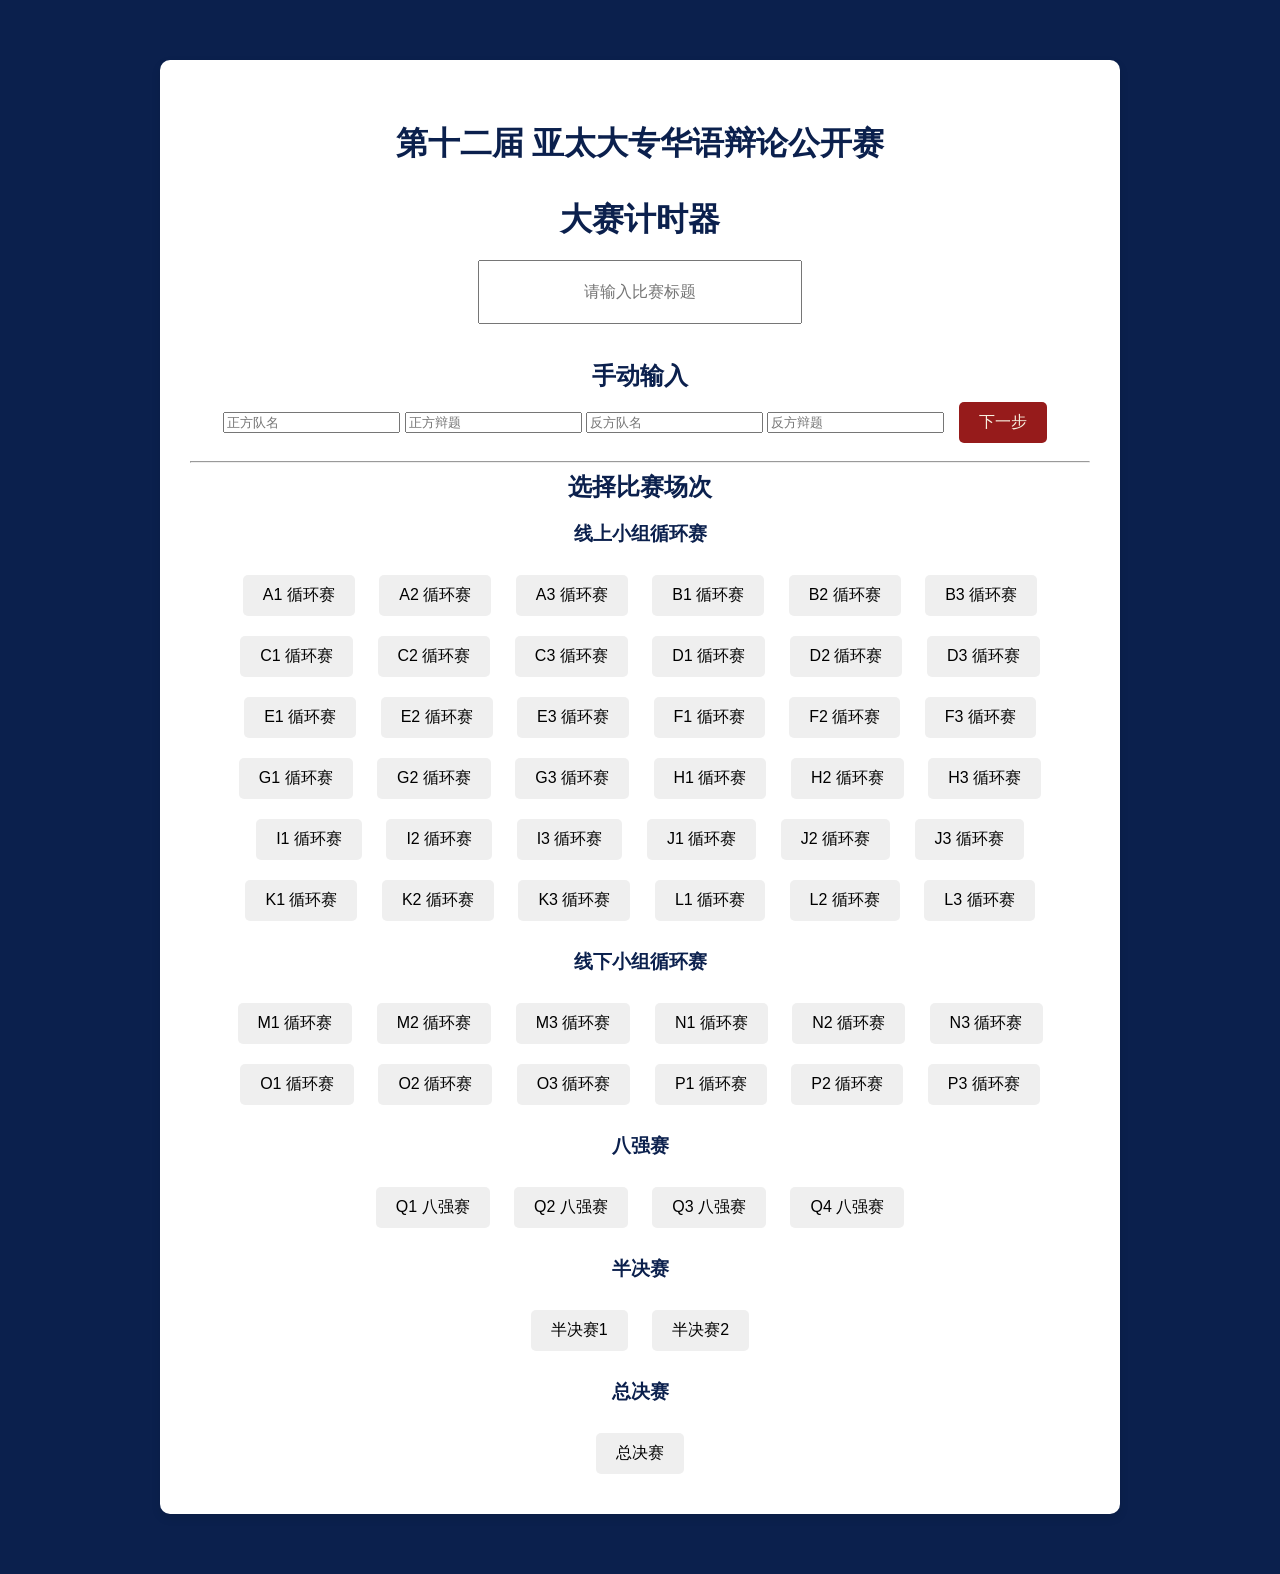
==== apicdtmainNew.html @ fd441257 "update uni info" ====
<!DOCTYPE html>
<html lang="zh">
<head>
    <meta charset="UTF-8">
    <meta name="viewport" content="width=device-width, initial-scale=1.0">
    <title>亚太辩计时器</title>
    <link rel="stylesheet" href="apicdtmain.css">
</head>
<body>
    <!-- 环节零：Cover Page -->
    <div id="cover-page">
        <h1><p class="pageTitle">第十二届 亚太大专华语辩论公开赛</p></h1><h1>大赛计时器</h1><br>
        <input type="text" class="custom-textbox" id="title" placeholder="请输入比赛标题"><br><br><br>
        <h2>手动输入</h2>
        <input type="text" id="affirmative-team" placeholder="正方队名">
        <input type="text" id="affirmative-topic" placeholder="正方辩题">
        <input type="text" id="negative-team" placeholder="反方队名">
        <input type="text" id="negative-topic" placeholder="反方辩题">
        <button id="proceed-to-info">下一步</button>

        <hr class="spacing">
        <h2>选择比赛场次</h2>
        <br>
        <!--------------------下面是线下赛段的-------------------->
        <h3>线上小组循环赛</h3>
        <br>
        <!--A1循环赛-->
        <button class="template-button" data-title="A1 循环赛" 
            data-affirmative-team="香港科技大学" 
            data-affirmative-topic="公众舆论轻视大众的苦难更容易导致社会不公" 
            data-negative-team="芝加哥大学" 
            data-negative-topic="公众舆论夸张大众的苦难更容易导致社会不公">A1 循环赛</button>
        <!--A2循环赛-->
        <button class="template-button" data-title="A2 循环赛" 
            data-affirmative-team="芝加哥大学" 
            data-affirmative-topic="公众舆论轻视大众的苦难更容易导致社会不公" 
            data-negative-team="华中师范大学" 
            data-negative-topic="公众舆论夸张大众的苦难更容易导致社会不公">A2 循环赛</button>
        <!--A3循环赛-->
        <button class="template-button" data-title="A3 循环赛" 
            data-affirmative-team="华中师范大学" 
            data-affirmative-topic="公众舆论轻视大众的苦难更容易导致社会不公" 
            data-negative-team="香港科技大学" 
            data-negative-topic="公众舆论夸张大众的苦难更容易导致社会不公">A3 循环赛</button>
        
        <!--B1循环赛-->
        <button class="template-button" data-title="B1 循环赛" 
            data-affirmative-team="香港大学" 
            data-affirmative-topic="人工智能风险防范的主要责任更应该落在公权手上" 
            data-negative-team="双溪龙拉曼大学" 
            data-negative-topic="人工智能风险防范的主要责任更应该落在市场手上">B1 循环赛</button>
        <!--B2循环赛-->
        <button class="template-button" data-title="B2 循环赛" 
            data-affirmative-team="双溪龙拉曼大学" 
            data-affirmative-topic="人工智能风险防范的主要责任更应该落在公权手上" 
            data-negative-team="哈尔滨工业大学（深圳）" 
            data-negative-topic="人工智能风险防范的主要责任更应该落在市场手上">B2 循环赛</button>
        <!--B3循环赛-->
        <button class="template-button" data-title="B3 循环赛" 
            data-affirmative-team="哈尔滨工业大学（深圳）" 
            data-affirmative-topic="人工智能风险防范的主要责任更应该落在公权手上" 
            data-negative-team="香港大学" 
            data-negative-topic="人工智能风险防范的主要责任更应该落在市场手上">B3 循环赛</button>

        <!--C1循环赛-->
        <button class="template-button" data-title="C1 循环赛" 
            data-affirmative-team="上海大学" 
            data-affirmative-topic="对于反腐运动，娱乐化反腐宣传利大于弊" 
            data-negative-team="國立中山大學" 
            data-negative-topic="对于反腐运动，娱乐化反腐宣传弊大于利">C1 循环赛</button>
        <!--C2循环赛-->
        <button class="template-button" data-title="C2 循环赛" 
            data-affirmative-team="國立中山大學" 
            data-affirmative-topic="对于反腐运动，娱乐化反腐宣传利大于弊" 
            data-negative-team="北京理工大学" 
            data-negative-topic="对于反腐运动，娱乐化反腐宣传弊大于利">C2 循环赛</button>
        <!--C3循环赛-->
        <button class="template-button" data-title="C3 循环赛" 
            data-affirmative-team="北京理工大学" 
            data-affirmative-topic="对于反腐运动，娱乐化反腐宣传利大于弊" 
            data-negative-team="上海大学" 
            data-negative-topic="对于反腐运动，娱乐化反腐宣传弊大于利">C3 循环赛</button>
        
        <!--D1循环赛-->
        <button class="template-button" data-title="D1 循环赛" 
            data-affirmative-team="澳门城市大学" 
            data-affirmative-topic="新闻自由是社会改革的主要助力" 
            data-negative-team="南洋理工大学" 
            data-negative-topic="新闻自由不是社会改革的主要助力">D1 循环赛</button>
        <!--D2循环赛-->
        <button class="template-button" data-title="D2 循环赛" 
            data-affirmative-team="南洋理工大学" 
            data-affirmative-topic="新闻自由是社会改革的主要助力" 
            data-negative-team="浙江大学" 
            data-negative-topic="新闻自由不是社会改革的主要助力">D2 循环赛</button>
        <!--D3循环赛-->
        <button class="template-button" data-title="D3 循环赛" 
            data-affirmative-team="浙江大学" 
            data-affirmative-topic="新闻自由是社会改革的主要助力" 
            data-negative-team="澳门城市大学" 
            data-negative-topic="新闻自由不是社会改革的主要助力">D3 循环赛</button>

        <!--E1循环赛-->
        <button class="template-button" data-title="E1 循环赛" 
            data-affirmative-team="澳门大学" 
            data-affirmative-topic="反诈作品有助诈骗基地所在国推动诈骗管制" 
            data-negative-team="马来西亚博特拉大学" 
            data-negative-topic="反诈作品无助诈骗基地所在国推动诈骗管制">E1 循环赛</button>
        <!--E2循环赛-->
        <button class="template-button" data-title="E2 循环赛" 
            data-affirmative-team="马来西亚博特拉大学" 
            data-affirmative-topic="反诈作品有助诈骗基地所在国推动诈骗管制" 
            data-negative-team="中央民族大学" 
            data-negative-topic="反诈作品无助诈骗基地所在国推动诈骗管制">E2 循环赛</button>
        <!--E3循环赛-->
        <button class="template-button" data-title="E3 循环赛" 
            data-affirmative-team="中央民族大学" 
            data-affirmative-topic="反诈作品有助诈骗基地所在国推动诈骗管制" 
            data-negative-team="澳门大学" 
            data-negative-topic="反诈作品无助诈骗基地所在国推动诈骗管制">E3 循环赛</button>
        
        <!--F1循环赛-->
        <button class="template-button" data-title="F1 循环赛" 
            data-affirmative-team="香港浸会大学" 
            data-affirmative-topic="“快时尚”给生产基地所在国带来的影响利大于弊" 
            data-negative-team="多伦多大学" 
            data-negative-topic="“快时尚”给生产基地所在国带来的影响弊大于利">F1 循环赛</button>
        <!--F2循环赛-->
        <button class="template-button" data-title="F2 循环赛" 
            data-affirmative-team="多伦多大学" 
            data-affirmative-topic="“快时尚”给生产基地所在国带来的影响利大于弊" 
            data-negative-team="电子科技大学" 
            data-negative-topic="“快时尚”给生产基地所在国带来的影响弊大于利">F2 循环赛</button>
        <!--F3循环赛-->
        <button class="template-button" data-title="F3 循环赛" 
            data-affirmative-team="电子科技大学" 
            data-affirmative-topic="“快时尚”给生产基地所在国带来的影响利大于弊" 
            data-negative-team="香港浸会大学" 
            data-negative-topic="“快时尚”给生产基地所在国带来的影响弊大于利">F3 循环赛</button>

        <!--G1循环赛-->
        <button class="template-button" data-title="G1 循环赛" 
            data-affirmative-team="澳门科技大学" 
            data-affirmative-topic="中学教育“扬长”更为重要" 
            data-negative-team="华盛顿大学" 
            data-negative-topic="中学教育“补短”更为重要">G1 循环赛</button>
        <!--G2循环赛-->
        <button class="template-button" data-title="G2 循环赛" 
            data-affirmative-team="华盛顿大学" 
            data-affirmative-topic="中学教育“扬长”更为重要" 
            data-negative-team="中国科学技术大学" 
            data-negative-topic="中学教育“补短”更为重要">G2 循环赛</button>
        <!--G3循环赛-->
        <button class="template-button" data-title="G3 循环赛" 
            data-affirmative-team="中国科学技术大学" 
            data-affirmative-topic="中学教育“扬长”更为重要" 
            data-negative-team="澳门科技大学" 
            data-negative-topic="中学教育“补短”更为重要">G3 循环赛</button>
        
        <!--H1循环赛-->
        <button class="template-button" data-title="H1 循环赛" 
            data-affirmative-team="爱丁堡大学" 
            data-affirmative-topic="各国政府应该强制各类企业执行SDG标准" 
            data-negative-team="马来西亚国立大学" 
            data-negative-topic="各国政府不应该强制各类企业执行SDG标准">H1 循环赛</button>
        <!--H2循环赛-->
        <button class="template-button" data-title="H2 循环赛" 
            data-affirmative-team="马来西亚国立大学" 
            data-affirmative-topic="各国政府应该强制各类企业执行SDG标准" 
            data-negative-team="华东师范大学" 
            data-negative-topic="各国政府不应该强制各类企业执行SDG标准">H2 循环赛</button>
        <!--H3循环赛-->
        <button class="template-button" data-title="H3 循环赛" 
            data-affirmative-team="华东师范大学" 
            data-affirmative-topic="各国政府应该强制各类企业执行SDG标准" 
            data-negative-team="爱丁堡大学" 
            data-negative-topic="各国政府不应该强制各类企业执行SDG标准">H3 循环赛</button>

        <!--I1循环赛-->
        <button class="template-button" data-title="I1 循环赛" 
            data-affirmative-team="武汉大学" 
            data-affirmative-topic="国际货币基金组织 应该 对加密货币实施全球统一监管" 
            data-negative-team="剑桥大学" 
            data-negative-topic="国际货币基金组织 不应该 对加密货币实施全球统一监管">I1 循环赛</button>
        <!--I2循环赛-->
        <button class="template-button" data-title="I2 循环赛" 
            data-affirmative-team="剑桥大学" 
            data-affirmative-topic="国际货币基金组织 应该 对加密货币实施全球统一监管" 
            data-negative-team="汕头大学" 
            data-negative-topic="国际货币基金组织 不应该 对加密货币实施全球统一监管">I2 循环赛</button>
        <!--I3循环赛-->
        <button class="template-button" data-title="I3 循环赛" 
            data-affirmative-team="汕头大学" 
            data-affirmative-topic="国际货币基金组织 应该 对加密货币实施全球统一监管" 
            data-negative-team="武汉大学" 
            data-negative-topic="国际货币基金组织 不应该 对加密货币实施全球统一监管">I3 循环赛</button>
        
        <!--J1循环赛-->
        <button class="template-button" data-title="J1 循环赛" 
            data-affirmative-team="悉尼大学" 
            data-affirmative-topic="东盟发挥更大的全球影响力有利于区域成员的发展" 
            data-negative-team="马来西亚拉曼理工大学" 
            data-negative-topic="东盟发挥更大的全球影响力不利于区域成员的发展">J1 循环赛</button>
        <!--J2循环赛-->
        <button class="template-button" data-title="J2 循环赛" 
            data-affirmative-team="马来西亚拉曼理工大学" 
            data-affirmative-topic="东盟发挥更大的全球影响力有利于区域成员的发展" 
            data-negative-team="北京大学" 
            data-negative-topic="东盟发挥更大的全球影响力不利于区域成员的发展">J2 循环赛</button>
        <!--J3循环赛-->
        <button class="template-button" data-title="J3 循环赛" 
            data-affirmative-team="北京大学" 
            data-affirmative-topic="东盟发挥更大的全球影响力有利于区域成员的发展" 
            data-negative-team="悉尼大学" 
            data-negative-topic="东盟发挥更大的全球影响力不利于区域成员的发展">J3 循环赛</button>

        <!--K1循环赛-->
        <button class="template-button" data-title="K1 循环赛" 
            data-affirmative-team="马来西亚理科大学总院校" 
            data-affirmative-topic="绝症患者有选择放弃自己生命的权利" 
            data-negative-team="牛津大学" 
            data-negative-topic="绝症患者没有选择放弃自己生命的权利">K1 循环赛</button>
        <!--K2循环赛-->
        <button class="template-button" data-title="K2 循环赛" 
            data-affirmative-team="牛津大学" 
            data-affirmative-topic="绝症患者有选择放弃自己生命的权利" 
            data-negative-team="四川大学" 
            data-negative-topic="绝症患者没有选择放弃自己生命的权利">K2 循环赛</button>
        <!--K3循环赛-->
        <button class="template-button" data-title="K3 循环赛" 
            data-affirmative-team="四川大学" 
            data-affirmative-topic="绝症患者有选择放弃自己生命的权利" 
            data-negative-team="马来西亚理科大学总院校" 
            data-negative-topic="绝症患者没有选择放弃自己生命的权利">K3 循环赛</button>
        
        <!--L1循环赛-->
        <button class="template-button" data-title="L1 循环赛" 
            data-affirmative-team="新南威尔士大学" 
            data-affirmative-topic="他人评价更帮助让年轻人实现自我" 
            data-negative-team="新加坡国立大学" 
            data-negative-topic="自我评价更帮助让年轻人实现自我">L1 循环赛</button>
        <!--L2循环赛-->
        <button class="template-button" data-title="L2 循环赛" 
            data-affirmative-team="新加坡国立大学" 
            data-affirmative-topic="他人评价更帮助让年轻人实现自我" 
            data-negative-team="浙江传媒学院" 
            data-negative-topic="自我评价更帮助让年轻人实现自我">L2 循环赛</button>
        <!--L3循环赛-->
        <button class="template-button" data-title="L3 循环赛" 
            data-affirmative-team="浙江传媒学院" 
            data-affirmative-topic="他人评价更帮助让年轻人实现自我" 
            data-negative-team="新南威尔士大学" 
            data-negative-topic="自我评价更帮助让年轻人实现自我">L3 循环赛</button>

        <!--------------------下面是线下赛段循环赛-------------------->
        <br><br>
        <h3>线下小组循环赛</h3>
        <br>
        <!--M1循环赛-->
        <button class="template-button" data-title="M1 循环赛" 
            data-affirmative-team="正方队伍 A" 
            data-affirmative-topic="这是 M1 正方辩题" 
            data-negative-team="反方队伍 B" 
            data-negative-topic="这是 M1 反方辩题">M1 循环赛</button>
        <!--M2循环赛-->
        <button class="template-button" data-title="M2 循环赛" 
            data-affirmative-team="正方队伍 X" 
            data-affirmative-topic="这是 M2 正方辩题" 
            data-negative-team="反方队伍 Y" 
            data-negative-topic="这是 M2 反方辩题">M2 循环赛</button>
        <!--M3循环赛-->
        <button class="template-button" data-title="M3 循环赛" 
            data-affirmative-team="正方队伍 X" 
            data-affirmative-topic="这是 M3 正方辩题" 
            data-negative-team="反方队伍 Y" 
            data-negative-topic="这是 M3 反方辩题">M3 循环赛</button>
        
        <!--N1循环赛-->
        <button class="template-button" data-title="N1 循环赛" 
            data-affirmative-team="正方队伍 A" 
            data-affirmative-topic="这是 N1 正方辩题" 
            data-negative-team="反方队伍 B" 
            data-negative-topic="这是 N1 反方辩题">N1 循环赛</button>
        <!--N2循环赛-->
        <button class="template-button" data-title="N2 循环赛" 
            data-affirmative-team="正方队伍 X" 
            data-affirmative-topic="这是 N2 正方辩题" 
            data-negative-team="反方队伍 Y" 
            data-negative-topic="这是 N2 反方辩题">N2 循环赛</button>
        <!--N3循环赛-->
        <button class="template-button" data-title="N3 循环赛" 
            data-affirmative-team="正方队伍 X" 
            data-affirmative-topic="这是 N3 正方辩题" 
            data-negative-team="反方队伍 Y" 
            data-negative-topic="这是 N3 反方辩题">N3 循环赛</button>

        <!--O1循环赛-->
        <button class="template-button" data-title="O1 循环赛" 
            data-affirmative-team="正方队伍 A" 
            data-affirmative-topic="这是 O1 正方辩题" 
            data-negative-team="反方队伍 B" 
            data-negative-topic="这是 O1 反方辩题">O1 循环赛</button>
        <!--O2循环赛-->
        <button class="template-button" data-title="O2 循环赛" 
            data-affirmative-team="正方队伍 X" 
            data-affirmative-topic="这是 O2 正方辩题" 
            data-negative-team="反方队伍 Y" 
            data-negative-topic="这是 O2 反方辩题">O2 循环赛</button>
        <!--O3循环赛-->
        <button class="template-button" data-title="O3 循环赛" 
            data-affirmative-team="正方队伍 X" 
            data-affirmative-topic="这是 O3 正方辩题" 
            data-negative-team="反方队伍 Y" 
            data-negative-topic="这是 O3 反方辩题">O3 循环赛</button>
        
        <!--P1循环赛-->
        <button class="template-button" data-title="P1 循环赛" 
            data-affirmative-team="正方队伍 A" 
            data-affirmative-topic="这是 P1 正方辩题" 
            data-negative-team="反方队伍 B" 
            data-negative-topic="这是 P1 反方辩题">P1 循环赛</button>
        <!--P2循环赛-->
        <button class="template-button" data-title="P2 循环赛" 
            data-affirmative-team="正方队伍 X" 
            data-affirmative-topic="这是 P2 正方辩题" 
            data-negative-team="反方队伍 Y" 
            data-negative-topic="这是 P2 反方辩题">P2 循环赛</button>
        <!--P3循环赛-->
        <button class="template-button" data-title="P3 循环赛" 
            data-affirmative-team="正方队伍 X" 
            data-affirmative-topic="这是 P3 正方辩题" 
            data-negative-team="反方队伍 Y" 
            data-negative-topic="这是 P3 反方辩题">P3 循环赛</button>

        <!--------------------下面是八强赛-------------------->
        <br><br>
        <h3>八强赛</h3>
        <br>
        <!--Q1八强赛-->
        <button class="template-button" data-title="Q1 八强赛" 
            data-affirmative-team="正方队伍 X" 
            data-affirmative-topic="这是 Q1 正方辩题" 
            data-negative-team="反方队伍 Y" 
            data-negative-topic="这是 Q1 反方辩题">Q1 八强赛</button>
        
        <!--Q2八强赛-->
        <button class="template-button" data-title="Q2 八强赛" 
            data-affirmative-team="正方队伍 A" 
            data-affirmative-topic="这是 Q2 正方辩题" 
            data-negative-team="反方队伍 B" 
            data-negative-topic="这是 Q2 反方辩题">Q2 八强赛</button>

        <!--Q3八强赛-->
        <button class="template-button" data-title="Q3 八强赛" 
            data-affirmative-team="正方队伍 X" 
            data-affirmative-topic="这是 Q3 正方辩题" 
            data-negative-team="反方队伍 Y" 
            data-negative-topic="这是 Q3 反方辩题">Q3 八强赛</button>

        <!--Q4八强赛-->
        <button class="template-button" data-title="Q4 八强赛" 
            data-affirmative-team="正方队伍 X" 
            data-affirmative-topic="这是 Q4 正方辩题" 
            data-negative-team="反方队伍 Y" 
            data-negative-topic="这是 Q4 反方辩题">Q4 八强赛</button>

        <!--------------------下面是半决赛-------------------->
        <br><br>
        <h3>半决赛</h3>
        <br>
        <!--半决赛1-->
        <button class="template-button" data-title="半决赛1" 
            data-affirmative-team="正方队伍 X" 
            data-affirmative-topic="这是 半决赛1 正方辩题" 
            data-negative-team="反方队伍 Y" 
            data-negative-topic="这是 半决赛1 反方辩题">半决赛1</button>
        
        <!--半决赛2-->
        <button class="template-button" data-title="半决赛2" 
            data-affirmative-team="正方队伍 A" 
            data-affirmative-topic="这是 半决赛2 正方辩题" 
            data-negative-team="反方队伍 B" 
            data-negative-topic="这是 半决赛2 反方辩题">半决赛2</button>

        <!--------------------下面是总决赛-------------------->
        <br><br>
        <h3>总决赛</h3>
        <br>
        <!--总决赛-->
        <button class="template-button" data-title="总决赛" 
            data-affirmative-team="正方队伍 X" 
            data-affirmative-topic="这是 总决赛 正方辩题" 
            data-negative-team="反方队伍 Y" 
            data-negative-topic="这是 总决赛 反方辩题">总决赛</button>
    </div>

    <!-- 计时器页面 -->
    <div id="timer-page" style="display: none;">
        <br><h1>第十二届亚太大专华语辩论公开赛</h1><br>
        <div id="match-info" class="match-info-container">
            <h2 id="match-title"></h2><br>
            <div id="team-topics">
                <div class="team-info affirmative">
                    <h3>正方</h3><br>
                    <h2><strong id="affirmative-name"></strong></h2><br>
                    <h3><span id="affirmative-debate"></span></h3>
                </div>
                <div class="team-info negative">
                    <h3>反方</h3><br>
                    <h2><strong id="negative-name"></strong></h2><br>
                    <h3><span id="negative-debate"></span></h3>
                </div>
            </div>
        </div>        
        

        <br>
        <h2 id="phase-title">环节1：立论</h2>
        <h1 id="phase-title-notime"><br><br>环节</h1>
        <div id="timers">
            <div class="timer" id="affirmative-timer">
                <h3>正方计时</h3>
                <p id="affirmative-time">03:30</p>
                <button onclick="startTimer('affirmative')">开始</button>
                <button onclick="stopTimer('affirmative')">停止</button>
                <button onclick="resetTimer('affirmative')">重置</button>
            </div>
            <div class="timer" id="negative-timer">
                <h3>反方计时</h3>
                <p id="negative-time">03:30</p>
                <button onclick="startTimer('negative')">开始</button>
                <button onclick="stopTimer('negative')">停止</button>
                <button onclick="resetTimer('negative')">重置</button>
            </div>
            <div class="timer" id="general-timer">
                <h3>计时</h3>
                <p id="general-time">10:00</p>
                <button onclick="startTimer('general')">开始</button>
                <button onclick="stopTimer('general')">停止</button>
                <button onclick="resetTimer('general')">重置</button>
            </div>
        </div>

        <div id="controls">
            <button onclick="prevPhase()">上一环节</button>
            <button onclick="nextPhase()">下一环节</button>
            <button onclick="playSound()">播放提示音</button>
        </div>
    </div>

    <audio id="bell-sound" src="bell.wav"></audio>
    <audio id="bell-sound2" src="endBell.wav"></audio>
    <script src="apicdtmainNew.js"></script>
</body>
</html>
---- apicdtmain.css ----
/* 通用样式 */
body {
    font-family: "Arial", "Kaiti", sans-serif;
    margin: 0;
    padding: 0;
    /*background-color: #F8F0E0;*/
    background-image: url('https://entuedu-my.sharepoint.com/:i:/r/personal/c230032_e_ntu_edu_sg/Documents/%E7%AC%AC%E5%8D%81%E4%BA%8C%E5%B1%8A%E4%BA%9A%E5%A4%AA%E5%8D%8E%E8%AF%AD%E8%BE%A9%E8%AE%BA%E5%85%AC%E5%BC%80%E8%B5%9B/0%20-%20%E7%AD%B9%E5%A7%94%E5%9B%A2/3-%E5%AE%A3%E4%BC%A0/%E6%9C%AC%E5%B1%8A%E8%B5%84%E6%96%99/06%20%E7%B4%A0%E6%9D%90/%E5%AE%98%E7%BD%91/world%20map%20IV.png?csf=1&web=1&e=vgrYzL'); 
    background-size: cover;
     background-repeat: no-repeat;
    background-position: center;
    background-color: #0B204D;
    color: #0B204D;
}

.pageTilte {
    font-family: "Kaiti", sans-serif;
    margin: 0;
    font-weight: bold;
    text-align: center;
    color: #0B204D;
    line-height: 1.1;
    padding-top: 20px;
}

h1, h2, h3,h4 {
    margin: 0;
    font-weight: bold;
    text-align: center;
}

.custom-textbox { 
    width: 300px; 
    height: 40px; 
    padding: 10px;
    font-size: 16px; 
    text-align: center;
}

button {
    font-size: 16px;
    padding: 10px 20px;
    margin: 10px;
    border: none;
    border-radius: 5px;
    cursor: pointer;
    transition: all 0.3s ease;
}

/* 按钮样式 */
button:hover {
    opacity: 0.9;
}

button:active {
    transform: scale(0.98);
}

/* 特定按钮颜色 */
button#proceed-to-info, button#start-match, #controls button {
    background-color: #961B1B;
    color: #F8F0E0;
}

button#proceed-to-info:hover, button#start-match:hover, #controls button:hover {
    background-color: #FFCB5A;
    color: #0B204D;
}

/* 页面容器样式 */
#cover-page, #info-page, #timer-page {
    max-width: 900px;
    margin: 60px auto;
    padding: 30px;
    background-color: #ffffff;
    border-radius: 10px;
    box-shadow: 0 4px 10px rgba(0, 0, 0, 0.1);
    text-align: center;
}

/* 输入页面样式 */
.info-page-container .team-info {
    display: flex;
    justify-content: space-between;
    gap: 20px;
    margin: 20px 0;
}

.team-section {
    flex: 1;
    padding: 20px;
    border-radius: 8px;
    background-color: #FFCB5A;
    color: #0B204D;
    box-shadow: 0 2px 6px rgba(0, 0, 0, 0.1);
}

.team-section h2 {
    color: #961B1B;
}

/* 比赛信息样式 */
.match-info-container {
    display: flex;
    flex-direction: column;
    align-items: center;
    text-align: center;
}

#team-topics {
    display: flex;
    justify-content: space-between;
    width: 80%; /* Adjust as needed */
    margin-top: 10px;
}

.team-info {
    width: 45%; /* Each team info takes half the space minus spacing */
    background-color: #F8F0E0; /* Light background color */
    padding: 10px;
    border: none;
    border-radius: 8px; /* Rounded corners */
}

.affirmative {
    text-align: center;
}

.negative {
    text-align: center;
}

strong {
    display: block;
    margin-bottom: 5px;
    font-size: 1.2em;
}

span {
    font-size: 1em;
    color: #0B204D;
}

#phase-title-notime{
    font-size: 50pt;
}


/* 计时器样式 */
#timers {
    display: flex;
    justify-content: space-between;
    gap: 20px;
    margin: 20px 0;
}

.timer {
    flex: 1;
    padding: 20px;
    border-radius: 8px;
    background-color: #0B204D;
    color: #F8F0E0;
    text-align: center;
    box-shadow: 0 2px 6px rgba(0, 0, 0, 0.1);
}

.timer h3 {
    margin-bottom: 10px;
    font-size: 20px;
    color: #FFCB5A;
}

.timer p {
    font-size: 36px;
    margin: 20px 0;
    font-weight: bold;
}

.timer button {
    background-color: #961B1B;
    color: #F8F0E0;
}

.timer button:hover {
    background-color: #FFCB5A;
    color: #0B204D;
}

#negative-time , #affirmative-time {
    font-size: 40pt;
}

#general-time {
    font-size: 40pt;
}

/* 控制按钮 */
#controls {
    display: flex;
    justify-content: center;
    gap: 10px;
    margin: 20px 0;
}

/* 响应式支持 */
@media (max-width: 768px) {
    .team-info, #timers {
        flex-direction: column;
    }
}
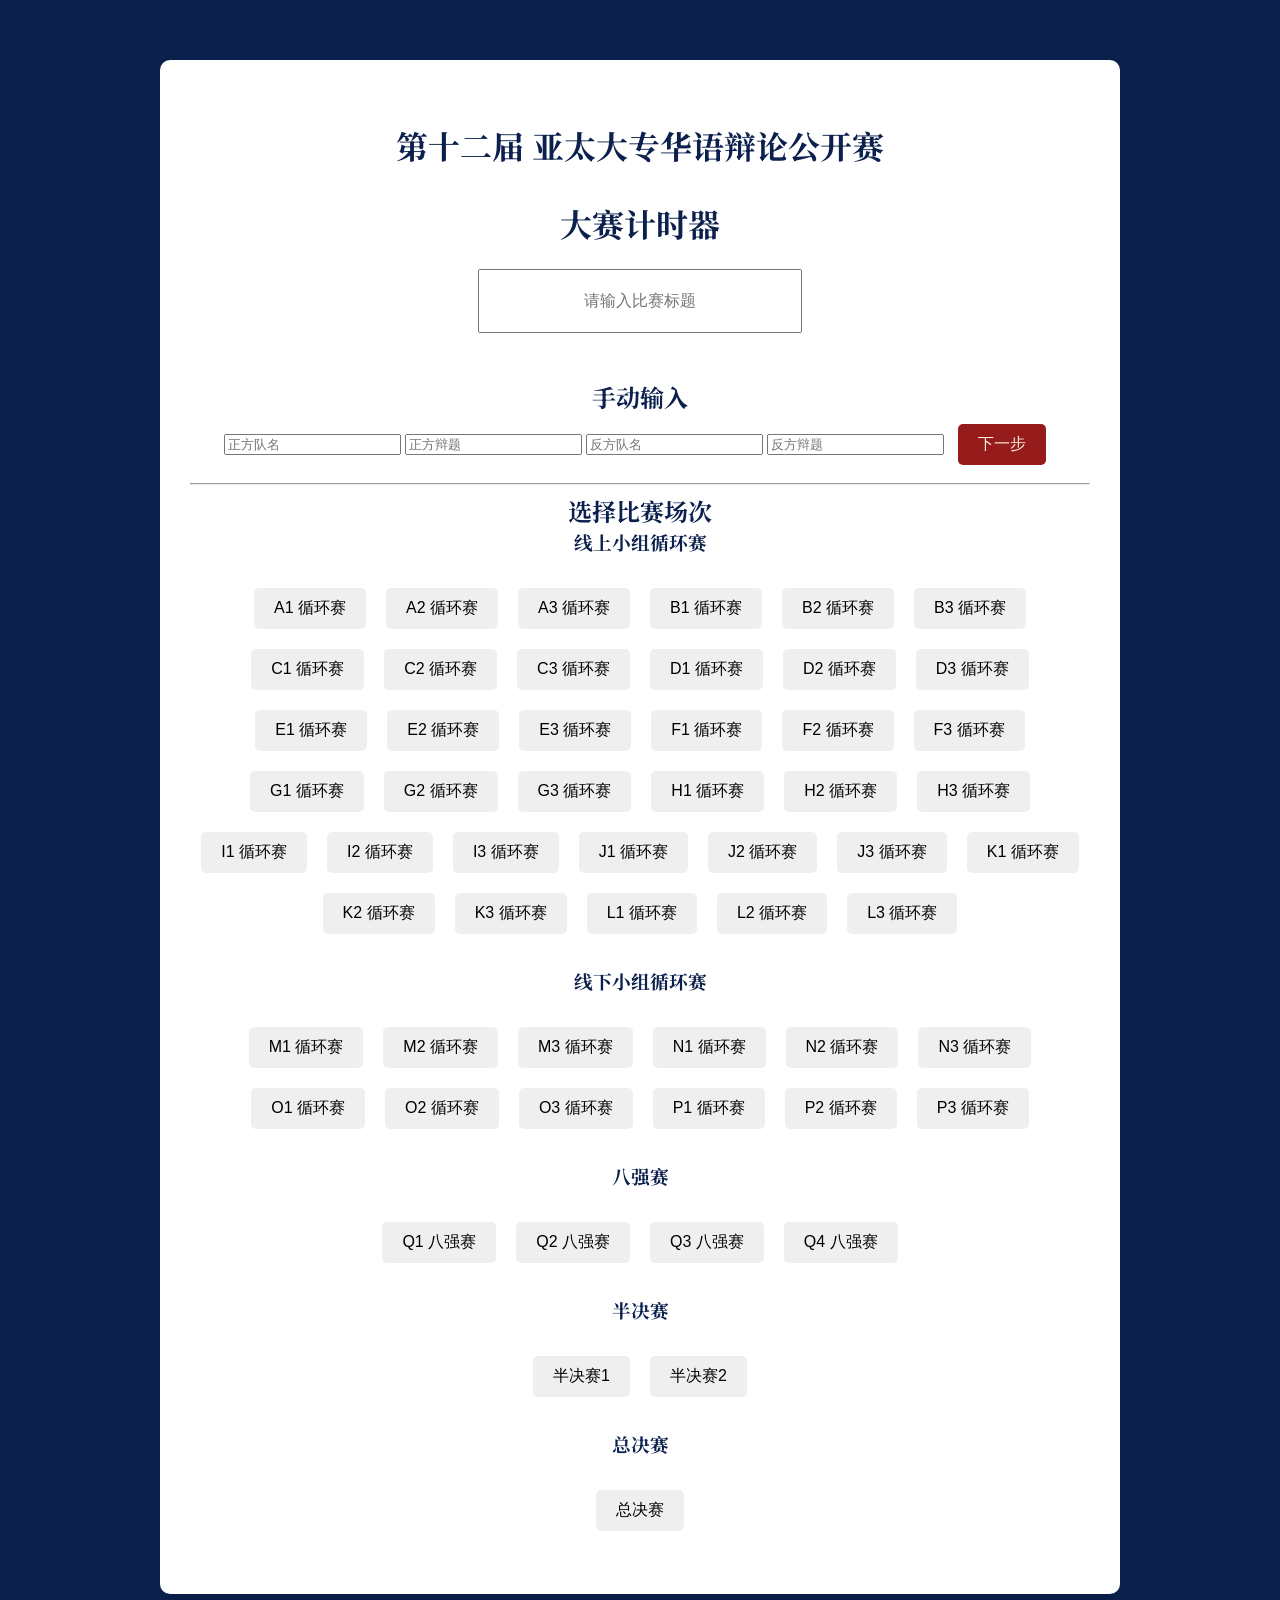
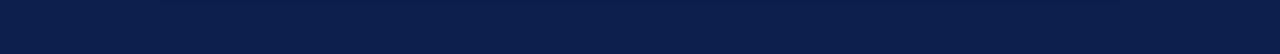
==== commit f70c2ac0: "Modify design and data loader" ====
--- a/apicdtmainNew.html
+++ b/apicdtmainNew.html
@@ -20,378 +20,7 @@
 
         <hr class="spacing">
         <h2>选择比赛场次</h2>
-        <br>
-        <!--------------------下面是线下赛段的-------------------->
-        <h3>线上小组循环赛</h3>
-        <br>
-        <!--A1循环赛-->
-        <button class="template-button" data-title="A1 循环赛" 
-            data-affirmative-team="香港科技大学" 
-            data-affirmative-topic="公众舆论轻视大众的苦难更容易导致社会不公" 
-            data-negative-team="芝加哥大学" 
-            data-negative-topic="公众舆论夸张大众的苦难更容易导致社会不公">A1 循环赛</button>
-        <!--A2循环赛-->
-        <button class="template-button" data-title="A2 循环赛" 
-            data-affirmative-team="芝加哥大学" 
-            data-affirmative-topic="公众舆论轻视大众的苦难更容易导致社会不公" 
-            data-negative-team="华中师范大学" 
-            data-negative-topic="公众舆论夸张大众的苦难更容易导致社会不公">A2 循环赛</button>
-        <!--A3循环赛-->
-        <button class="template-button" data-title="A3 循环赛" 
-            data-affirmative-team="华中师范大学" 
-            data-affirmative-topic="公众舆论轻视大众的苦难更容易导致社会不公" 
-            data-negative-team="香港科技大学" 
-            data-negative-topic="公众舆论夸张大众的苦难更容易导致社会不公">A3 循环赛</button>
-        
-        <!--B1循环赛-->
-        <button class="template-button" data-title="B1 循环赛" 
-            data-affirmative-team="香港大学" 
-            data-affirmative-topic="人工智能风险防范的主要责任更应该落在公权手上" 
-            data-negative-team="双溪龙拉曼大学" 
-            data-negative-topic="人工智能风险防范的主要责任更应该落在市场手上">B1 循环赛</button>
-        <!--B2循环赛-->
-        <button class="template-button" data-title="B2 循环赛" 
-            data-affirmative-team="双溪龙拉曼大学" 
-            data-affirmative-topic="人工智能风险防范的主要责任更应该落在公权手上" 
-            data-negative-team="哈尔滨工业大学（深圳）" 
-            data-negative-topic="人工智能风险防范的主要责任更应该落在市场手上">B2 循环赛</button>
-        <!--B3循环赛-->
-        <button class="template-button" data-title="B3 循环赛" 
-            data-affirmative-team="哈尔滨工业大学（深圳）" 
-            data-affirmative-topic="人工智能风险防范的主要责任更应该落在公权手上" 
-            data-negative-team="香港大学" 
-            data-negative-topic="人工智能风险防范的主要责任更应该落在市场手上">B3 循环赛</button>
-
-        <!--C1循环赛-->
-        <button class="template-button" data-title="C1 循环赛" 
-            data-affirmative-team="上海大学" 
-            data-affirmative-topic="对于反腐运动，娱乐化反腐宣传利大于弊" 
-            data-negative-team="國立中山大學" 
-            data-negative-topic="对于反腐运动，娱乐化反腐宣传弊大于利">C1 循环赛</button>
-        <!--C2循环赛-->
-        <button class="template-button" data-title="C2 循环赛" 
-            data-affirmative-team="國立中山大學" 
-            data-affirmative-topic="对于反腐运动，娱乐化反腐宣传利大于弊" 
-            data-negative-team="北京理工大学" 
-            data-negative-topic="对于反腐运动，娱乐化反腐宣传弊大于利">C2 循环赛</button>
-        <!--C3循环赛-->
-        <button class="template-button" data-title="C3 循环赛" 
-            data-affirmative-team="北京理工大学" 
-            data-affirmative-topic="对于反腐运动，娱乐化反腐宣传利大于弊" 
-            data-negative-team="上海大学" 
-            data-negative-topic="对于反腐运动，娱乐化反腐宣传弊大于利">C3 循环赛</button>
-        
-        <!--D1循环赛-->
-        <button class="template-button" data-title="D1 循环赛" 
-            data-affirmative-team="澳门城市大学" 
-            data-affirmative-topic="新闻自由是社会改革的主要助力" 
-            data-negative-team="南洋理工大学" 
-            data-negative-topic="新闻自由不是社会改革的主要助力">D1 循环赛</button>
-        <!--D2循环赛-->
-        <button class="template-button" data-title="D2 循环赛" 
-            data-affirmative-team="南洋理工大学" 
-            data-affirmative-topic="新闻自由是社会改革的主要助力" 
-            data-negative-team="浙江大学" 
-            data-negative-topic="新闻自由不是社会改革的主要助力">D2 循环赛</button>
-        <!--D3循环赛-->
-        <button class="template-button" data-title="D3 循环赛" 
-            data-affirmative-team="浙江大学" 
-            data-affirmative-topic="新闻自由是社会改革的主要助力" 
-            data-negative-team="澳门城市大学" 
-            data-negative-topic="新闻自由不是社会改革的主要助力">D3 循环赛</button>
-
-        <!--E1循环赛-->
-        <button class="template-button" data-title="E1 循环赛" 
-            data-affirmative-team="澳门大学" 
-            data-affirmative-topic="反诈作品有助诈骗基地所在国推动诈骗管制" 
-            data-negative-team="马来西亚博特拉大学" 
-            data-negative-topic="反诈作品无助诈骗基地所在国推动诈骗管制">E1 循环赛</button>
-        <!--E2循环赛-->
-        <button class="template-button" data-title="E2 循环赛" 
-            data-affirmative-team="马来西亚博特拉大学" 
-            data-affirmative-topic="反诈作品有助诈骗基地所在国推动诈骗管制" 
-            data-negative-team="中央民族大学" 
-            data-negative-topic="反诈作品无助诈骗基地所在国推动诈骗管制">E2 循环赛</button>
-        <!--E3循环赛-->
-        <button class="template-button" data-title="E3 循环赛" 
-            data-affirmative-team="中央民族大学" 
-            data-affirmative-topic="反诈作品有助诈骗基地所在国推动诈骗管制" 
-            data-negative-team="澳门大学" 
-            data-negative-topic="反诈作品无助诈骗基地所在国推动诈骗管制">E3 循环赛</button>
-        
-        <!--F1循环赛-->
-        <button class="template-button" data-title="F1 循环赛" 
-            data-affirmative-team="香港浸会大学" 
-            data-affirmative-topic="“快时尚”给生产基地所在国带来的影响利大于弊" 
-            data-negative-team="多伦多大学" 
-            data-negative-topic="“快时尚”给生产基地所在国带来的影响弊大于利">F1 循环赛</button>
-        <!--F2循环赛-->
-        <button class="template-button" data-title="F2 循环赛" 
-            data-affirmative-team="多伦多大学" 
-            data-affirmative-topic="“快时尚”给生产基地所在国带来的影响利大于弊" 
-            data-negative-team="电子科技大学" 
-            data-negative-topic="“快时尚”给生产基地所在国带来的影响弊大于利">F2 循环赛</button>
-        <!--F3循环赛-->
-        <button class="template-button" data-title="F3 循环赛" 
-            data-affirmative-team="电子科技大学" 
-            data-affirmative-topic="“快时尚”给生产基地所在国带来的影响利大于弊" 
-            data-negative-team="香港浸会大学" 
-            data-negative-topic="“快时尚”给生产基地所在国带来的影响弊大于利">F3 循环赛</button>
-
-        <!--G1循环赛-->
-        <button class="template-button" data-title="G1 循环赛" 
-            data-affirmative-team="澳门科技大学" 
-            data-affirmative-topic="中学教育“扬长”更为重要" 
-            data-negative-team="华盛顿大学" 
-            data-negative-topic="中学教育“补短”更为重要">G1 循环赛</button>
-        <!--G2循环赛-->
-        <button class="template-button" data-title="G2 循环赛" 
-            data-affirmative-team="华盛顿大学" 
-            data-affirmative-topic="中学教育“扬长”更为重要" 
-            data-negative-team="中国科学技术大学" 
-            data-negative-topic="中学教育“补短”更为重要">G2 循环赛</button>
-        <!--G3循环赛-->
-        <button class="template-button" data-title="G3 循环赛" 
-            data-affirmative-team="中国科学技术大学" 
-            data-affirmative-topic="中学教育“扬长”更为重要" 
-            data-negative-team="澳门科技大学" 
-            data-negative-topic="中学教育“补短”更为重要">G3 循环赛</button>
-        
-        <!--H1循环赛-->
-        <button class="template-button" data-title="H1 循环赛" 
-            data-affirmative-team="爱丁堡大学" 
-            data-affirmative-topic="各国政府应该强制各类企业执行SDG标准" 
-            data-negative-team="马来西亚国立大学" 
-            data-negative-topic="各国政府不应该强制各类企业执行SDG标准">H1 循环赛</button>
-        <!--H2循环赛-->
-        <button class="template-button" data-title="H2 循环赛" 
-            data-affirmative-team="马来西亚国立大学" 
-            data-affirmative-topic="各国政府应该强制各类企业执行SDG标准" 
-            data-negative-team="华东师范大学" 
-            data-negative-topic="各国政府不应该强制各类企业执行SDG标准">H2 循环赛</button>
-        <!--H3循环赛-->
-        <button class="template-button" data-title="H3 循环赛" 
-            data-affirmative-team="华东师范大学" 
-            data-affirmative-topic="各国政府应该强制各类企业执行SDG标准" 
-            data-negative-team="爱丁堡大学" 
-            data-negative-topic="各国政府不应该强制各类企业执行SDG标准">H3 循环赛</button>
-
-        <!--I1循环赛-->
-        <button class="template-button" data-title="I1 循环赛" 
-            data-affirmative-team="武汉大学" 
-            data-affirmative-topic="国际货币基金组织 应该 对加密货币实施全球统一监管" 
-            data-negative-team="剑桥大学" 
-            data-negative-topic="国际货币基金组织 不应该 对加密货币实施全球统一监管">I1 循环赛</button>
-        <!--I2循环赛-->
-        <button class="template-button" data-title="I2 循环赛" 
-            data-affirmative-team="剑桥大学" 
-            data-affirmative-topic="国际货币基金组织 应该 对加密货币实施全球统一监管" 
-            data-negative-team="汕头大学" 
-            data-negative-topic="国际货币基金组织 不应该 对加密货币实施全球统一监管">I2 循环赛</button>
-        <!--I3循环赛-->
-        <button class="template-button" data-title="I3 循环赛" 
-            data-affirmative-team="汕头大学" 
-            data-affirmative-topic="国际货币基金组织 应该 对加密货币实施全球统一监管" 
-            data-negative-team="武汉大学" 
-            data-negative-topic="国际货币基金组织 不应该 对加密货币实施全球统一监管">I3 循环赛</button>
-        
-        <!--J1循环赛-->
-        <button class="template-button" data-title="J1 循环赛" 
-            data-affirmative-team="悉尼大学" 
-            data-affirmative-topic="东盟发挥更大的全球影响力有利于区域成员的发展" 
-            data-negative-team="马来西亚拉曼理工大学" 
-            data-negative-topic="东盟发挥更大的全球影响力不利于区域成员的发展">J1 循环赛</button>
-        <!--J2循环赛-->
-        <button class="template-button" data-title="J2 循环赛" 
-            data-affirmative-team="马来西亚拉曼理工大学" 
-            data-affirmative-topic="东盟发挥更大的全球影响力有利于区域成员的发展" 
-            data-negative-team="北京大学" 
-            data-negative-topic="东盟发挥更大的全球影响力不利于区域成员的发展">J2 循环赛</button>
-        <!--J3循环赛-->
-        <button class="template-button" data-title="J3 循环赛" 
-            data-affirmative-team="北京大学" 
-            data-affirmative-topic="东盟发挥更大的全球影响力有利于区域成员的发展" 
-            data-negative-team="悉尼大学" 
-            data-negative-topic="东盟发挥更大的全球影响力不利于区域成员的发展">J3 循环赛</button>
-
-        <!--K1循环赛-->
-        <button class="template-button" data-title="K1 循环赛" 
-            data-affirmative-team="马来西亚理科大学总院校" 
-            data-affirmative-topic="绝症患者有选择放弃自己生命的权利" 
-            data-negative-team="牛津大学" 
-            data-negative-topic="绝症患者没有选择放弃自己生命的权利">K1 循环赛</button>
-        <!--K2循环赛-->
-        <button class="template-button" data-title="K2 循环赛" 
-            data-affirmative-team="牛津大学" 
-            data-affirmative-topic="绝症患者有选择放弃自己生命的权利" 
-            data-negative-team="四川大学" 
-            data-negative-topic="绝症患者没有选择放弃自己生命的权利">K2 循环赛</button>
-        <!--K3循环赛-->
-        <button class="template-button" data-title="K3 循环赛" 
-            data-affirmative-team="四川大学" 
-            data-affirmative-topic="绝症患者有选择放弃自己生命的权利" 
-            data-negative-team="马来西亚理科大学总院校" 
-            data-negative-topic="绝症患者没有选择放弃自己生命的权利">K3 循环赛</button>
-        
-        <!--L1循环赛-->
-        <button class="template-button" data-title="L1 循环赛" 
-            data-affirmative-team="新南威尔士大学" 
-            data-affirmative-topic="他人评价更帮助让年轻人实现自我" 
-            data-negative-team="新加坡国立大学" 
-            data-negative-topic="自我评价更帮助让年轻人实现自我">L1 循环赛</button>
-        <!--L2循环赛-->
-        <button class="template-button" data-title="L2 循环赛" 
-            data-affirmative-team="新加坡国立大学" 
-            data-affirmative-topic="他人评价更帮助让年轻人实现自我" 
-            data-negative-team="浙江传媒学院" 
-            data-negative-topic="自我评价更帮助让年轻人实现自我">L2 循环赛</button>
-        <!--L3循环赛-->
-        <button class="template-button" data-title="L3 循环赛" 
-            data-affirmative-team="浙江传媒学院" 
-            data-affirmative-topic="他人评价更帮助让年轻人实现自我" 
-            data-negative-team="新南威尔士大学" 
-            data-negative-topic="自我评价更帮助让年轻人实现自我">L3 循环赛</button>
-
-        <!--------------------下面是线下赛段循环赛-------------------->
-        <br><br>
-        <h3>线下小组循环赛</h3>
-        <br>
-        <!--M1循环赛-->
-        <button class="template-button" data-title="M1 循环赛" 
-            data-affirmative-team="正方队伍 A" 
-            data-affirmative-topic="这是 M1 正方辩题" 
-            data-negative-team="反方队伍 B" 
-            data-negative-topic="这是 M1 反方辩题">M1 循环赛</button>
-        <!--M2循环赛-->
-        <button class="template-button" data-title="M2 循环赛" 
-            data-affirmative-team="正方队伍 X" 
-            data-affirmative-topic="这是 M2 正方辩题" 
-            data-negative-team="反方队伍 Y" 
-            data-negative-topic="这是 M2 反方辩题">M2 循环赛</button>
-        <!--M3循环赛-->
-        <button class="template-button" data-title="M3 循环赛" 
-            data-affirmative-team="正方队伍 X" 
-            data-affirmative-topic="这是 M3 正方辩题" 
-            data-negative-team="反方队伍 Y" 
-            data-negative-topic="这是 M3 反方辩题">M3 循环赛</button>
-        
-        <!--N1循环赛-->
-        <button class="template-button" data-title="N1 循环赛" 
-            data-affirmative-team="正方队伍 A" 
-            data-affirmative-topic="这是 N1 正方辩题" 
-            data-negative-team="反方队伍 B" 
-            data-negative-topic="这是 N1 反方辩题">N1 循环赛</button>
-        <!--N2循环赛-->
-        <button class="template-button" data-title="N2 循环赛" 
-            data-affirmative-team="正方队伍 X" 
-            data-affirmative-topic="这是 N2 正方辩题" 
-            data-negative-team="反方队伍 Y" 
-            data-negative-topic="这是 N2 反方辩题">N2 循环赛</button>
-        <!--N3循环赛-->
-        <button class="template-button" data-title="N3 循环赛" 
-            data-affirmative-team="正方队伍 X" 
-            data-affirmative-topic="这是 N3 正方辩题" 
-            data-negative-team="反方队伍 Y" 
-            data-negative-topic="这是 N3 反方辩题">N3 循环赛</button>
-
-        <!--O1循环赛-->
-        <button class="template-button" data-title="O1 循环赛" 
-            data-affirmative-team="正方队伍 A" 
-            data-affirmative-topic="这是 O1 正方辩题" 
-            data-negative-team="反方队伍 B" 
-            data-negative-topic="这是 O1 反方辩题">O1 循环赛</button>
-        <!--O2循环赛-->
-        <button class="template-button" data-title="O2 循环赛" 
-            data-affirmative-team="正方队伍 X" 
-            data-affirmative-topic="这是 O2 正方辩题" 
-            data-negative-team="反方队伍 Y" 
-            data-negative-topic="这是 O2 反方辩题">O2 循环赛</button>
-        <!--O3循环赛-->
-        <button class="template-button" data-title="O3 循环赛" 
-            data-affirmative-team="正方队伍 X" 
-            data-affirmative-topic="这是 O3 正方辩题" 
-            data-negative-team="反方队伍 Y" 
-            data-negative-topic="这是 O3 反方辩题">O3 循环赛</button>
-        
-        <!--P1循环赛-->
-        <button class="template-button" data-title="P1 循环赛" 
-            data-affirmative-team="正方队伍 A" 
-            data-affirmative-topic="这是 P1 正方辩题" 
-            data-negative-team="反方队伍 B" 
-            data-negative-topic="这是 P1 反方辩题">P1 循环赛</button>
-        <!--P2循环赛-->
-        <button class="template-button" data-title="P2 循环赛" 
-            data-affirmative-team="正方队伍 X" 
-            data-affirmative-topic="这是 P2 正方辩题" 
-            data-negative-team="反方队伍 Y" 
-            data-negative-topic="这是 P2 反方辩题">P2 循环赛</button>
-        <!--P3循环赛-->
-        <button class="template-button" data-title="P3 循环赛" 
-            data-affirmative-team="正方队伍 X" 
-            data-affirmative-topic="这是 P3 正方辩题" 
-            data-negative-team="反方队伍 Y" 
-            data-negative-topic="这是 P3 反方辩题">P3 循环赛</button>
-
-        <!--------------------下面是八强赛-------------------->
-        <br><br>
-        <h3>八强赛</h3>
-        <br>
-        <!--Q1八强赛-->
-        <button class="template-button" data-title="Q1 八强赛" 
-            data-affirmative-team="正方队伍 X" 
-            data-affirmative-topic="这是 Q1 正方辩题" 
-            data-negative-team="反方队伍 Y" 
-            data-negative-topic="这是 Q1 反方辩题">Q1 八强赛</button>
-        
-        <!--Q2八强赛-->
-        <button class="template-button" data-title="Q2 八强赛" 
-            data-affirmative-team="正方队伍 A" 
-            data-affirmative-topic="这是 Q2 正方辩题" 
-            data-negative-team="反方队伍 B" 
-            data-negative-topic="这是 Q2 反方辩题">Q2 八强赛</button>
-
-        <!--Q3八强赛-->
-        <button class="template-button" data-title="Q3 八强赛" 
-            data-affirmative-team="正方队伍 X" 
-            data-affirmative-topic="这是 Q3 正方辩题" 
-            data-negative-team="反方队伍 Y" 
-            data-negative-topic="这是 Q3 反方辩题">Q3 八强赛</button>
-
-        <!--Q4八强赛-->
-        <button class="template-button" data-title="Q4 八强赛" 
-            data-affirmative-team="正方队伍 X" 
-            data-affirmative-topic="这是 Q4 正方辩题" 
-            data-negative-team="反方队伍 Y" 
-            data-negative-topic="这是 Q4 反方辩题">Q4 八强赛</button>
-
-        <!--------------------下面是半决赛-------------------->
-        <br><br>
-        <h3>半决赛</h3>
-        <br>
-        <!--半决赛1-->
-        <button class="template-button" data-title="半决赛1" 
-            data-affirmative-team="正方队伍 X" 
-            data-affirmative-topic="这是 半决赛1 正方辩题" 
-            data-negative-team="反方队伍 Y" 
-            data-negative-topic="这是 半决赛1 反方辩题">半决赛1</button>
-        
-        <!--半决赛2-->
-        <button class="template-button" data-title="半决赛2" 
-            data-affirmative-team="正方队伍 A" 
-            data-affirmative-topic="这是 半决赛2 正方辩题" 
-            data-negative-team="反方队伍 B" 
-            data-negative-topic="这是 半决赛2 反方辩题">半决赛2</button>
-
-        <!--------------------下面是总决赛-------------------->
-        <br><br>
-        <h3>总决赛</h3>
-        <br>
-        <!--总决赛-->
-        <button class="template-button" data-title="总决赛" 
-            data-affirmative-team="正方队伍 X" 
-            data-affirmative-topic="这是 总决赛 正方辩题" 
-            data-negative-team="反方队伍 Y" 
-            data-negative-topic="这是 总决赛 反方辩题">总决赛</button>
+        <div id="contest-presets" aria-label="选择比赛场次"></div>
     </div>
 
     <!-- 计时器页面 -->
@@ -444,12 +73,13 @@
         <div id="controls">
             <button onclick="prevPhase()">上一环节</button>
             <button onclick="nextPhase()">下一环节</button>
-            <button onclick="playSound()">播放提示音</button>
+            <button onclick="soundFlag === 1 ? playSound2() : playSound()">播放提示音</button>
         </div>
     </div>
 
     <audio id="bell-sound" src="bell.wav"></audio>
     <audio id="bell-sound2" src="endBell.wav"></audio>
+    <script src="contest-data.js"></script>
     <script src="apicdtmainNew.js"></script>
 </body>
 </html>
--- a/apicdtmain.css
+++ b/apicdtmain.css
@@ -1,6 +1,22 @@
+@font-face {
+    font-family: "APICDT Songti";
+    font-style: normal;
+    font-weight: 400;
+    font-display: swap;
+    src: url("assets/fonts/songti-regular.ttf") format("truetype");
+}
+
+@font-face {
+    font-family: "APICDT Songti";
+    font-style: normal;
+    font-weight: 700;
+    font-display: swap;
+    src: url("assets/fonts/songti-bold.ttf") format("truetype");
+}
+
 /* 通用样式 */
 body {
-    font-family: "Arial", "Kaiti", sans-serif;
+    font-family: "APICDT Songti", Arial, sans-serif;
     margin: 0;
     padding: 0;
     /*background-color: #F8F0E0;*/
@@ -13,7 +29,7 @@
 }
 
 .pageTilte {
-    font-family: "Kaiti", sans-serif;
+    font-family: "APICDT Songti", Arial, sans-serif;
     margin: 0;
     font-weight: bold;
     text-align: center;
